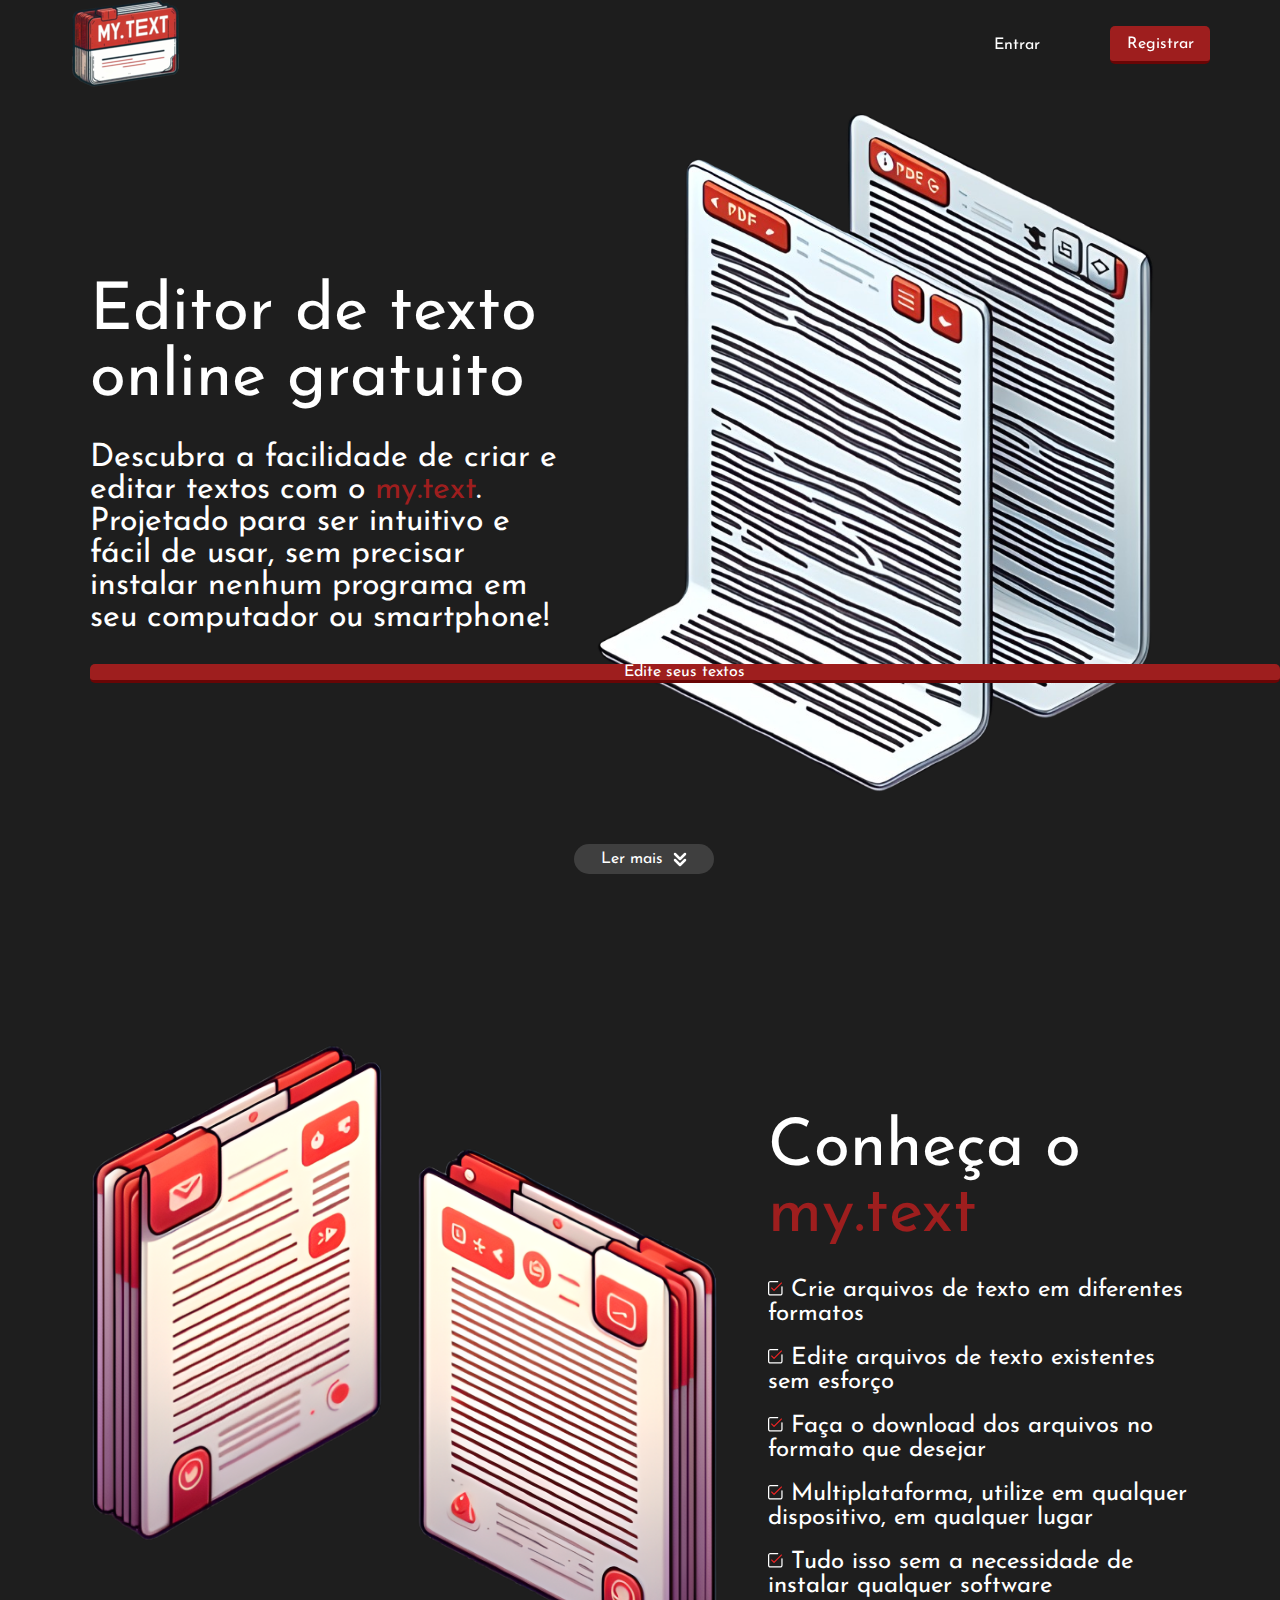
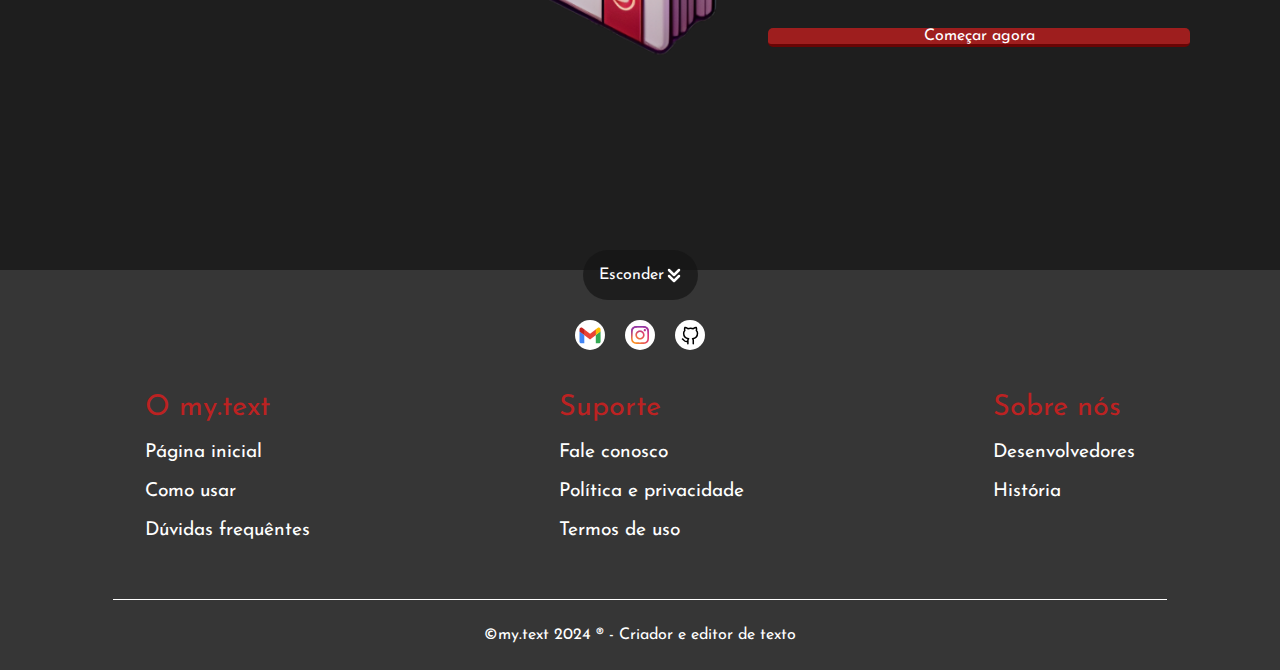
==== index.html @ 2593011f "organizing structure" ====
<!DOCTYPE html>
<html lang="pt-BR">
<head>
    <meta charset="UTF-8">
    <meta name="viewport" content="width=device-width, initial-scale=1.0"> 
    <meta name="description" content="Edite seus textos online com facilidade e rapidez. Nosso editor de texto online oferece recursos avançados de formatação, revisão, compartilhamento e muito mais. Experimente grátis!">
    <meta name="author" content="Tháinno Santana">
    
    <title>my.text | Editor de texto online</title>
    <link rel="stylesheet" href="css/reset.css">
    <link rel="stylesheet" href="css/general.css">
    <link rel="stylesheet" href="css/division/header.css">
    <link rel="stylesheet" href="css/division/section.css">
    <link rel="stylesheet" href="css/division/footer.css">
    <link rel="stylesheet" href="css/home.css">
    <link rel="stylesheet" href="css/components/btn.css">
    <link rel="stylesheet" href="css/components/title.css">
    <link rel="shortcut icon" href="img/favicon-my.text.ico" type="image/x-icon">
</head>
<body>
    <main class="home">
        <header class="header-main">
            <a href="#home-initial" class="logo" title="Logo my.text">
                <img href="#home-description" src="img/logo-my.text.png" alt="my.text">
            </a>
            <nav class="header-nav">
                <a href="###" id="btn-login">Entrar</a>
                <a href="###" id="btn-register" class="btn-default">Registrar</a>
            </nav>
        </header>
        <section class="content-home" id="home-initial">
            <h1 class="main-title home-initial-title" >Editor de texto online gratuito</h1>
            <p class="main-text home-initial-text">Descubra a facilidade de criar e editar textos com o <span lang="en" class="business-name">my.text</span>. Projetado para ser intuitivo e fácil de usar, sem precisar instalar nenhum programa em seu computador ou smartphone!</p>
            <a href="###" class="btn-default">Edite seus textos</a>
            <a id="read-more" href="#home-description">
                Ler mais
                <img src="../images/arrow.svg" alt="Ler mais conteúdo sobre o editor de texto">
            </a>
        </section>
        <section class="content-home" id="home-description">
            <h2 class="main-title">Conheça o <span lang="en" class="business-name">my.text</span></h2>
            <ul id="itens-home-description">
                <li class="item-home-description">
                    <img src="../images/check-marker.svg" alt="">
                    Crie arquivos de texto em diferentes formatos
                </li>
                <li class="item-home-description">
                    <img src="../images/check-marker.svg" alt="">
                    Edite arquivos de texto existentes sem esforço
                </li>
                <li class="item-home-description">
                    <img src="../images/check-marker.svg" alt="">
                    Faça o download dos arquivos no formato que desejar
                </li>
                <li class="item-home-description">
                    <img src="../images/check-marker.svg" alt="">
                    Multiplataforma, utilize em qualquer dispositivo, em qualquer lugar
                </li>
                <li class="item-home-description">
                    <img src="../images/check-marker.svg" alt="">
                    Tudo isso sem a necessidade de instalar qualquer software
                </li>
            </ul>
            <a href="###" class="btn-default">Começar agora</a>
        </section>        
        <footer>
            <a id="hide-footer" href="#home-description">
                Esconder
                <img src="../images/arrow.svg" alt="Esconder rodapé">
            </a>
            <div class="social-media">
                <a href="" class="icon-social-media">
                    <img src="../images/icon-gmail.svg" alt="" class="img-icon-social-media" title="E-mail do my.text">
                </a>
                <a href="" class="icon-social-media">
                    <img src="../images/icon-instagram.svg" alt="" class="img-icon-social-media" title="Instagram do my.text">
                </a>
                <a href="" class="icon-social-media">
                    <img src="../images/icon-github.svg" alt="" class="img-icon-social-media" title="Github do my.text">
                </a>
            </div>
            <div class="content-footer">
                <div class="coluns-itens-footer">
                    <h2 class="tittle-itens-footer">O my.text</h2>
                    <ul class="list-itens-footer">
                        <li class="item-footer">
                            <a class="link-item-footer" href="">Página inicial</a>
                        </li>
                        <li class="item-footer">
                            <a class="link-item-footer" href="">Como usar</a>
                        </li>
                        <li class="item-footer">
                            <a class="link-item-footer" href="">Dúvidas frequêntes</a>
                        </li>
                    </ul>
                </div>
                <div class="coluns-itens-footer">
                    <h2 class="tittle-itens-footer">Suporte</h2>
                    <ul class="list-itens-footer">
                        <li class="item-footer">
                           <a class="link-item-footer" href="">Fale conosco</a>
                        </li>
                        <li class="item-footer">
                           <a class="link-item-footer" href="">Política e privacidade</a>
                        </li>
                        <li class="item-footer">
                           <a class="link-item-footer" href="">Termos de uso</a>
                        </li>
                    </ul>
                </div>
                <div class="coluns-itens-footer">
                    <h2 class="tittle-itens-footer">Sobre nós</h2>
                    <ul class="list-itens-footer">
                        <li class="item-footer">
                           <a class="link-item-footer" href="">Desenvolvedores</a>
                        </li>
                        <li class="item-footer">
                           <a class="link-item-footer" href="">História</a>
                        </li>
                    </ul>
                </div>
            </div>
            <div class="content-bussines">
                <span>©my.text 2024 ® - Criador e editor de texto</span>
            </div>    
        </footer>
    </main>
</body>
</html>
---- css/general.css ----
@import url('https://fonts.googleapis.com/css2?family=Josefin+Sans:ital,wght@0,700;1,500&display=swap');

body{
    font-family: 'Josefin Sans', sans-serif;   
    background-color: #1e1e1e;    
    color: #fff;
    overflow-x: hidden;
}

::selection{
    background-color: #fff;
    color: #9e1e1e;
}

.business-name::selection{
    background-color: #9e1e1e;;
    color: #fff;
}

img::selection{
    background-color: #fff;
    color: #9e1e1e;
}

a{
    color: #fff;
    text-decoration: none;
}
---- css/division/header.css ----
.header-main{
    display: flex;
    align-items: center;
    justify-content: space-between;
    position: fixed;
    box-sizing: border-box;
    height: 90px;
    width: 100vw;    
    padding: 0 70px;
    background-color: #1e1e1ec6;
}

.header-nav{
    display: flex;
    align-items: center;
    gap: 70px;
}

.item-header-nav{    
    padding: 10px;
}

#btn-login:hover{
    transform: scale3d(1.1, 1.1, 1);
}

#btn-register {
    height: 35px;
    width: 100px;
}
---- css/home.css ----
.content-home {
    display: flex;
    flex-direction: column;
    box-sizing: border-box;
    justify-content: center;    
    width: 100vw;
    height: 100vh;    
    padding: 7vh 0 0 7vw;    
    gap: 30px;
    background-repeat: no-repeat;
    background-position: center;
    background-size: 90%;
}

#home-initial{    
    background-image: url(../images/img-home-initial.png);
}

.home-initial-title, .home-initial-text, .btn-edit-home{
    width: 40%;
}

.main-text{
    font-size: 2rem;
}

.business-name {
    color: #9e1e1e;
}


#read-more {
    display: flex;
    align-items: center;
    justify-content: center;
    gap: 10px;
    width: 140px;
    height: 30px;
    border-radius: 17px;
    background-color: #3f3f3f;
    animation: jumpBtnReadMore 1s infinite;
    
    position: absolute;
    bottom: 0;
    margin: 0 37.88% 2vw;
}

#read-more:hover{    
    background-color: #141414;
}

@keyframes jumpBtnReadMore {
    20%{
        transform: translateY(-4px);
    }
    50%{
        transform: translateY(0)
    }
    90%{
        transform: translateY(-4px);
    }
    100%{
        transform: translateY(0)
    }
}

#home-description{
    background-image: url(../images/img-home-description.png);
    padding-left: 60%;
    padding-right: 7%;
}

#itens-home-description{
    display: flex;
    flex-direction: column;
    gap: 20px;
}

.item-home-description{
    font-size: 1.5rem;
}

footer{
    height: 400px;
    display: flex;
    flex-direction: column;
    justify-content: space-between;
    align-items: center;
    padding: 0 20px;
    background-color: #363636;
    margin-top: 70px;
}

#hide-footer{
    width: 115px;
    height: 50px;
    border-radius: 50px;     
    background-color: #141414b0;
    display: flex;
    align-items: center;
    justify-content: center;
    gap: 3px;
    animation: jumpBtnHideFooter 1s infinite;

    position: absolute;
    margin-top: -20px;
}

#hide-footer:hover{
    background-color: #3f3f3f;
}

@keyframes jumpBtnHideFooter {
    20%{
        transform: translateY(-4px);
    }
    50%{
        transform: translateY(0)
    }
    90%{
        transform: translateY(-4px);
    }
    100%{
        transform: translateY(0)
    }
}

.social-media{
    width: 10%;
    display: flex;
    justify-content: center;
    align-items: center;
    gap: 20px;
    margin-top: 50px;
}

.icon-social-media:hover{    
    animation: expandIconSocialMedia 0.1s forwards;
}

@keyframes expandIconSocialMedia {
    0%{
        transform: scale(100%);
    }
    100%{
        transform: scale(130%);
    }
}

.content-footer {
    display: flex;
    flex-direction: row;
    justify-content: space-around;
    margin: 40px 30px 30px 30px;    
    width: 100%;
    height: 100%;
}

.coluns-itens-footer {
    display: flex;
    flex-direction: column;
}

.tittle-itens-footer{
    color: #bc2222;
    margin-bottom: 10px;
    font-size: 1.8rem;
}

.list-itens-footer{
    display: flex;
    flex-direction: column;
    gap: 10px;
}

.item-footer{
    margin-top: 10px;
}

.link-item-footer{
    font-size: 1.2rem;
    color: #fff;
}

.link-item-footer:hover{
    color: #9e1e1e;
}

.content-bussines{
    display: flex;
    justify-content: center;
    align-items: center;
    width: 85%;
    height: 40%;
    border-top: 1px solid #fff;
}
---- css/components/btn.css ----
.btn-default{
    display: flex;
    align-items: center;
    justify-content: center;
    background-color: #9e1e1e;
    border-bottom: 3px solid #690505; 
    border-radius: 5px;
}

.btn-default:hover{    
    background-color: #bc2222;
}

.btn-default:active{    
    margin-top: 2px;
    border-bottom: 1px solid #690505; 
}
---- css/components/title.css ----
.main-title{
    font-size: 4.1rem;
}
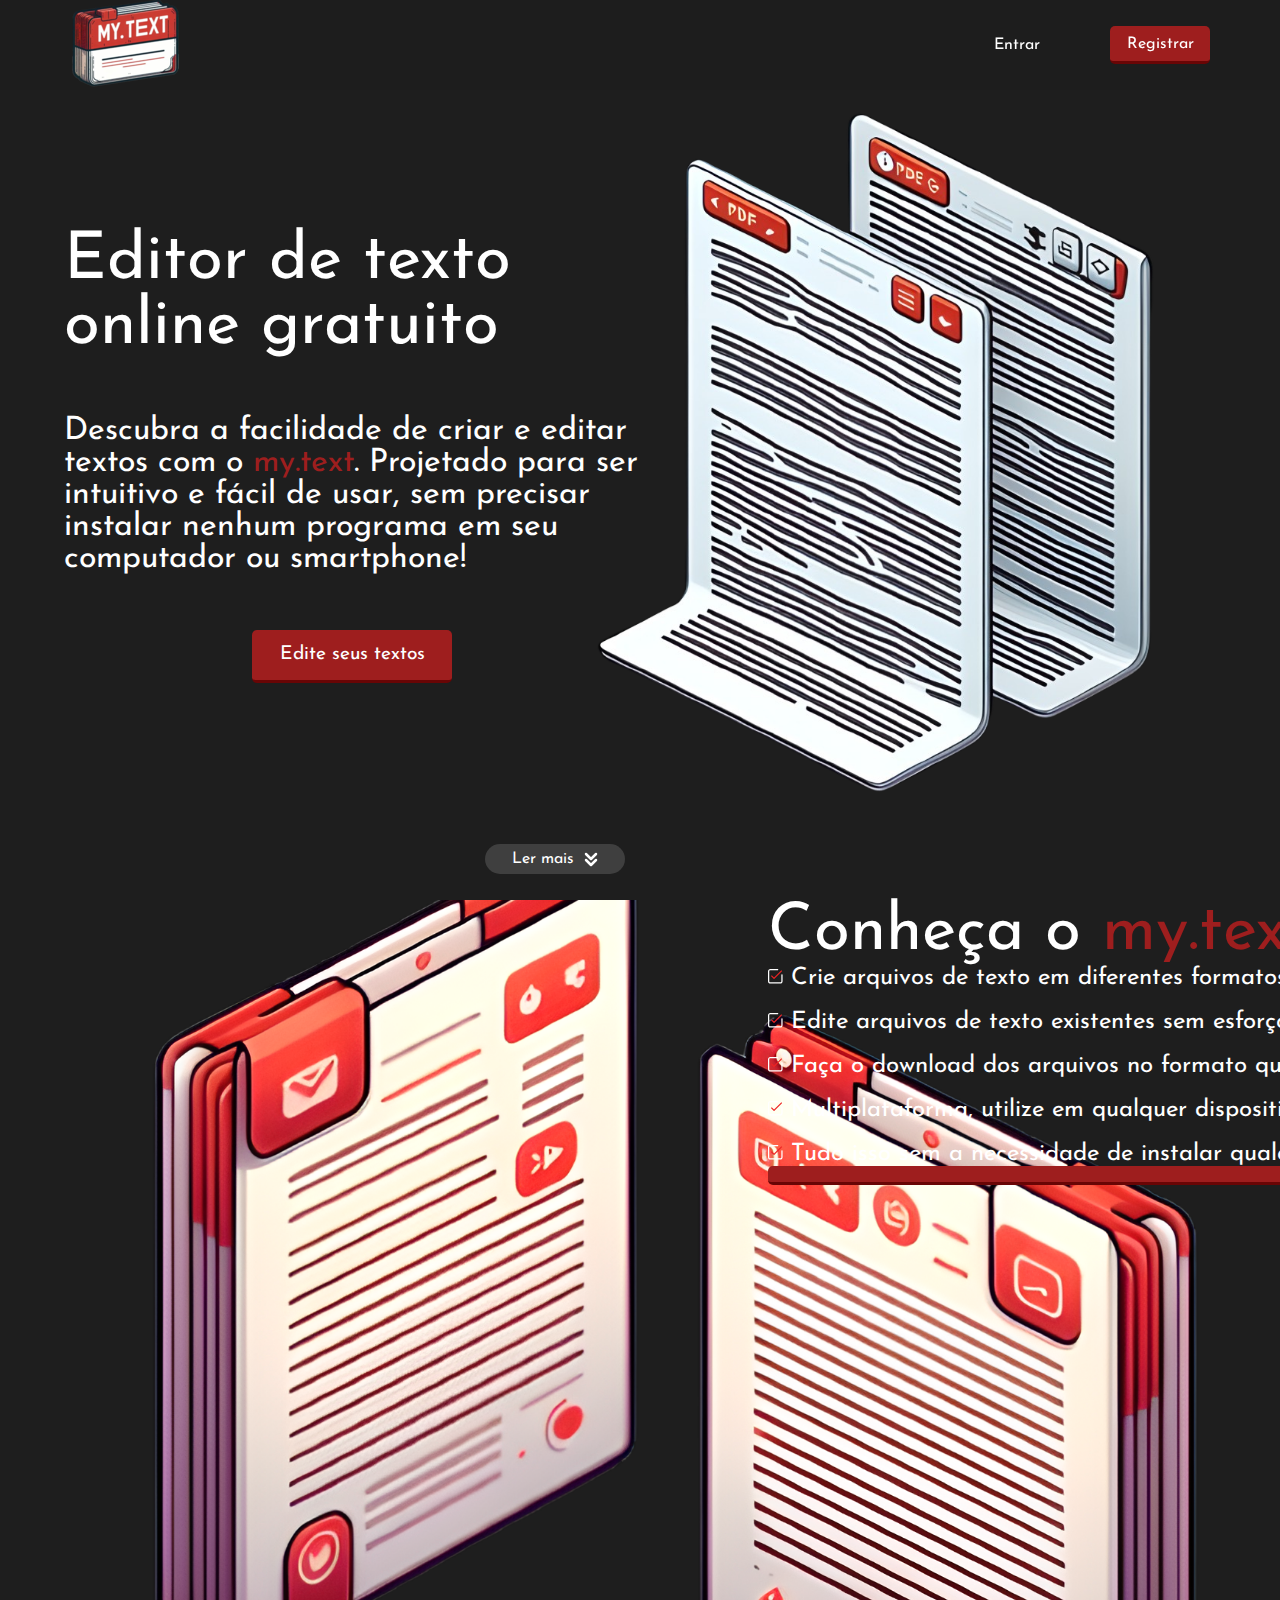
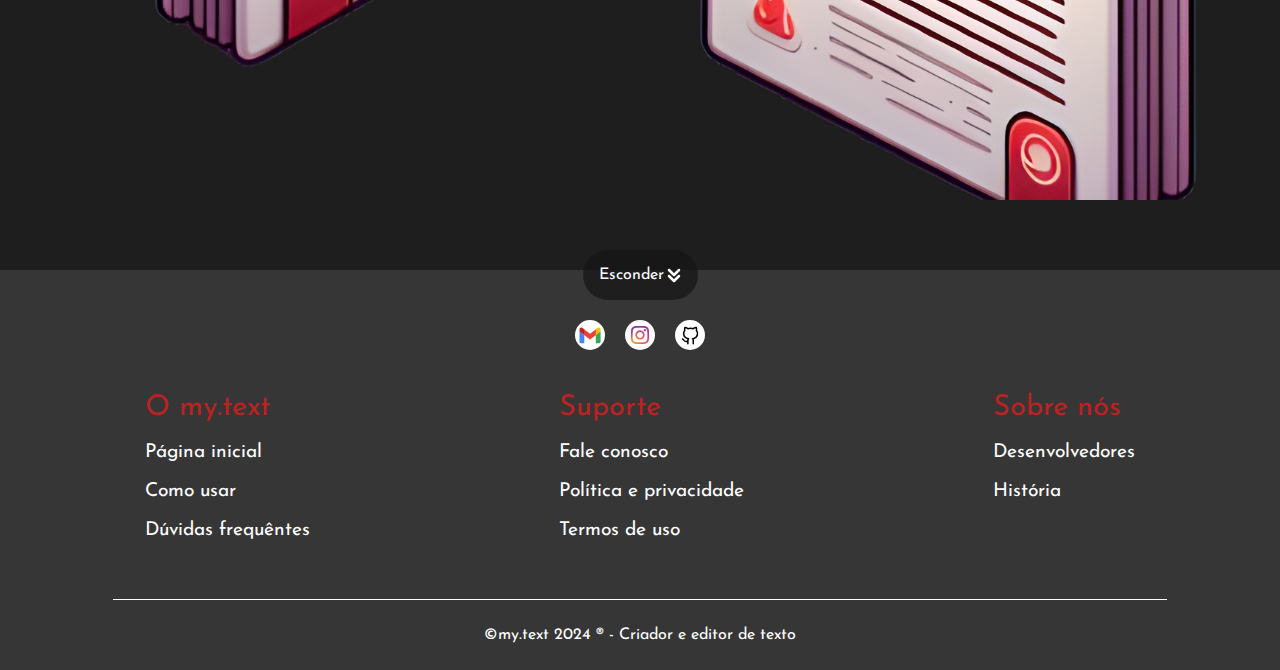
==== commit 4d22c2b3: "added display grid in home page - initial content" ====
--- a/index.html
+++ b/index.html
@@ -28,16 +28,16 @@
                 <a href="###" id="btn-register" class="btn-default">Registrar</a>
             </nav>
         </header>
-        <section class="content-home" id="home-initial">
+        <section id="home-initial">
             <h1 class="main-title home-initial-title" >Editor de texto online gratuito</h1>
             <p class="main-text home-initial-text">Descubra a facilidade de criar e editar textos com o <span lang="en" class="business-name">my.text</span>. Projetado para ser intuitivo e fácil de usar, sem precisar instalar nenhum programa em seu computador ou smartphone!</p>
-            <a href="###" class="btn-default">Edite seus textos</a>
+            <a href="###" class="btn-default btn-redirect-editor">Edite seus textos</a>
             <a id="read-more" href="#home-description">
                 Ler mais
                 <img src="../images/arrow.svg" alt="Ler mais conteúdo sobre o editor de texto">
             </a>
         </section>
-        <section class="content-home" id="home-description">
+        <section id="home-description">
             <h2 class="main-title">Conheça o <span lang="en" class="business-name">my.text</span></h2>
             <ul id="itens-home-description">
                 <li class="item-home-description">
--- a/css/division/section.css
+++ b/css/division/section.css
@@ -0,0 +1,7 @@
+section{     
+    width: 100vw;
+    height: 100vh; 
+    background-repeat: no-repeat;
+    background-position: center;
+    background-size: 90%;   
+}--- a/css/home.css
+++ b/css/home.css
@@ -1,34 +1,35 @@
-
-.content-home {
-    display: flex;
-    flex-direction: column;
-    box-sizing: border-box;
-    justify-content: center;    
-    width: 100vw;
-    height: 100vh;    
-    padding: 7vh 0 0 7vw;    
-    gap: 30px;
-    background-repeat: no-repeat;
-    background-position: center;
-    background-size: 90%;
+#home-initial{    
+    background-image: url(../img/img-home-initial.png);
+    display: grid;
+    justify-content: center;
+    grid-template-columns: repeat(2, 45vw);
+    grid-template-rows: 90px 30vh 30vh auto;
 }
 
-#home-initial{    
-    background-image: url(../images/img-home-initial.png);
-}
-
-.home-initial-title, .home-initial-text, .btn-edit-home{
-    width: 40%;
+.main-title {
+    grid-row: 2;
+    align-self: end;
 }
 
 .main-text{
     font-size: 2rem;
+    grid-column: 1;    
+    grid-row: 3;
+    align-self: center;
 }
 
 .business-name {
     color: #9e1e1e;
 }
 
+.btn-redirect-editor{
+    font-size: 1.2rem;
+    width: 200px;
+    height: 50px;
+    justify-self: center;
+    grid-column: 1;
+    grid-row: 4;
+}
 
 #read-more {
     display: flex;
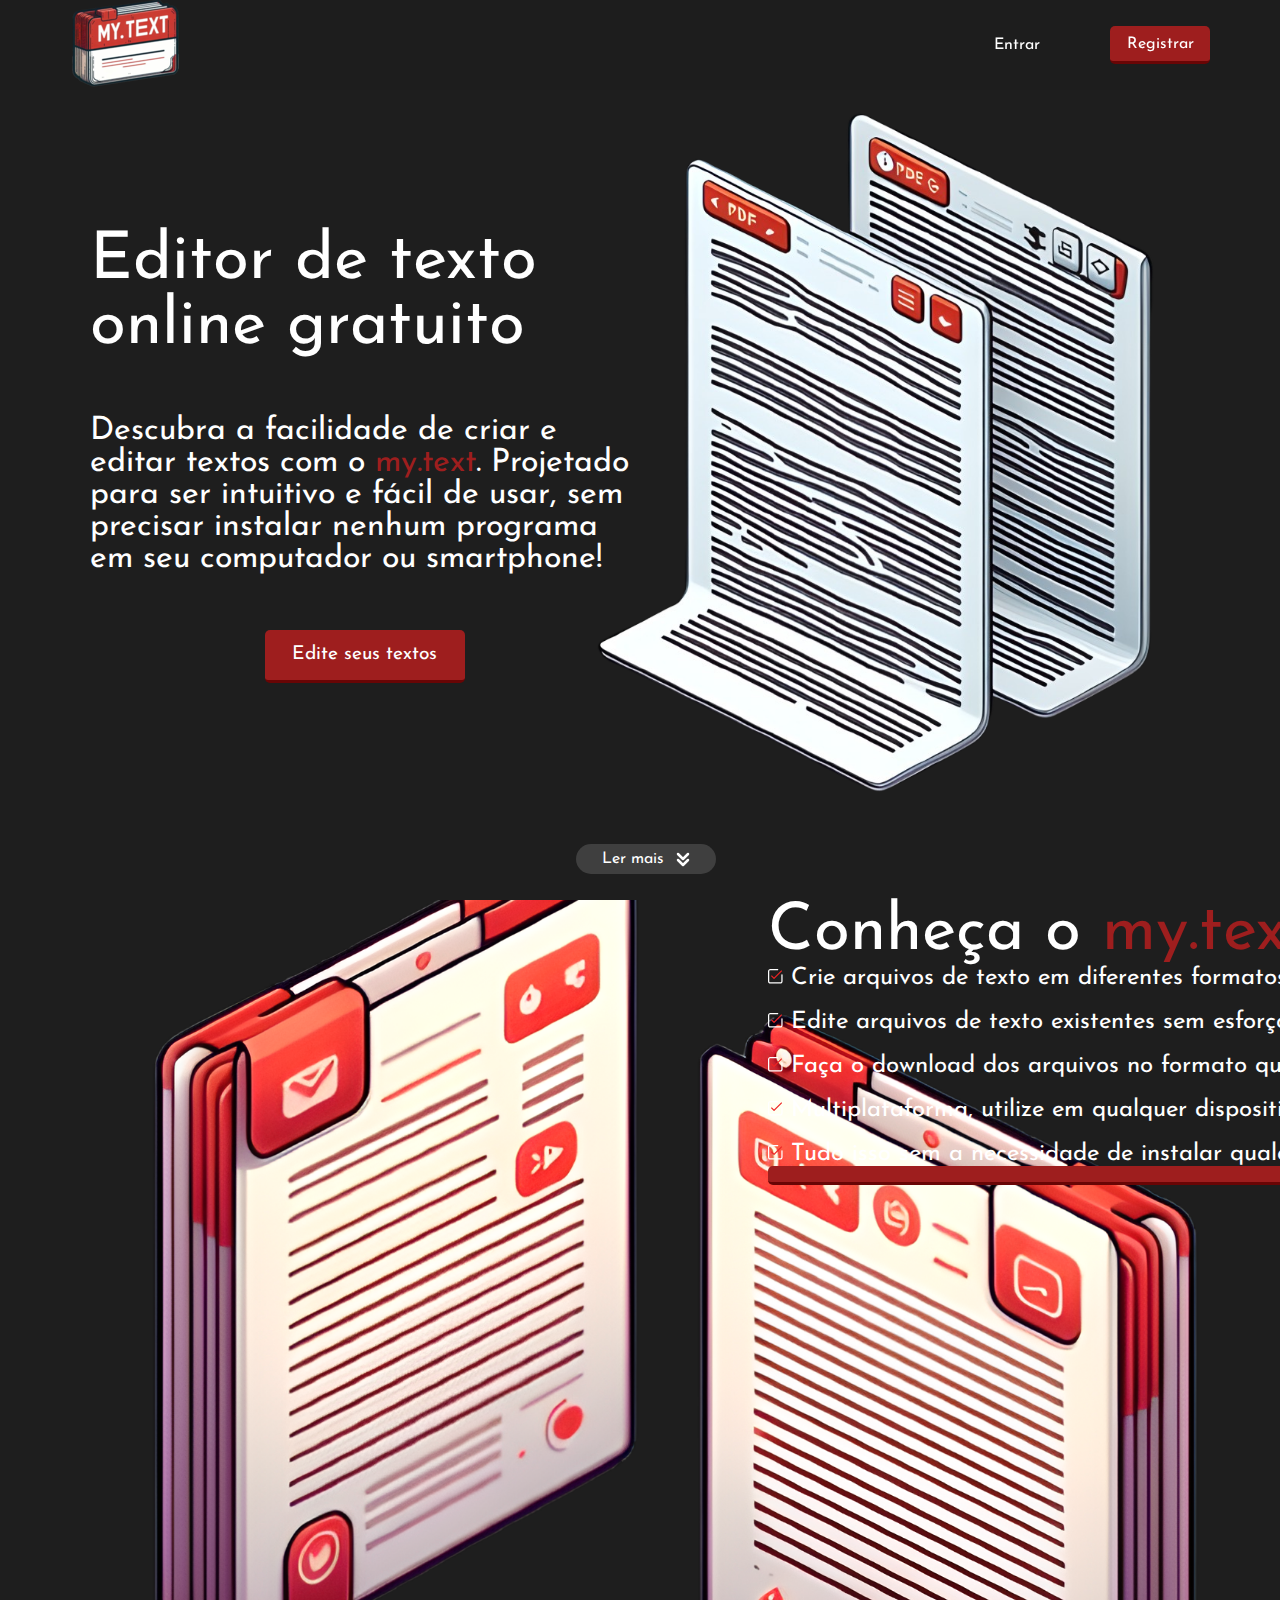
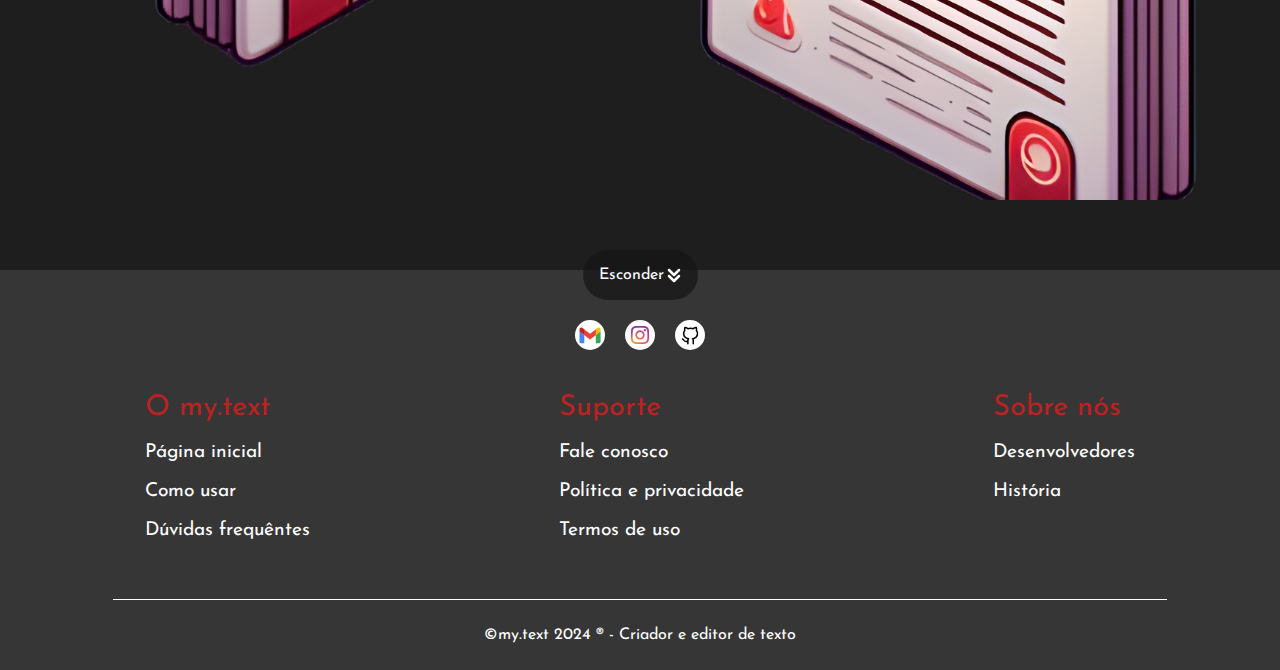
==== commit dd8b37ee: "finished section - home initial" ====
--- a/index.html
+++ b/index.html
@@ -34,7 +34,7 @@
             <a href="###" class="btn-default btn-redirect-editor">Edite seus textos</a>
             <a id="read-more" href="#home-description">
                 Ler mais
-                <img src="../images/arrow.svg" alt="Ler mais conteúdo sobre o editor de texto">
+                <img src="img/arrow.svg" alt="Ler mais conteúdo sobre o editor de texto">
             </a>
         </section>
         <section id="home-description">
--- a/css/home.css
+++ b/css/home.css
@@ -2,19 +2,18 @@
     background-image: url(../img/img-home-initial.png);
     display: grid;
     justify-content: center;
-    grid-template-columns: repeat(2, 45vw);
+    grid-template-columns: repeat(2, 43vw);
     grid-template-rows: 90px 30vh 30vh auto;
 }
 
 .main-title {
-    grid-row: 2;
+    grid-area: 2/1;
     align-self: end;
 }
 
 .main-text{
     font-size: 2rem;
-    grid-column: 1;    
-    grid-row: 3;
+    grid-area: 3/1;
     align-self: center;
 }
 
@@ -27,24 +26,22 @@
     width: 200px;
     height: 50px;
     justify-self: center;
-    grid-column: 1;
-    grid-row: 4;
+    grid-area: 4/1;
 }
 
 #read-more {
     display: flex;
     align-items: center;
-    justify-content: center;
-    gap: 10px;
+    justify-content: center;  
+    position: absolute;
     width: 140px;
     height: 30px;
+    bottom: 0;
+    margin: 0 45vw 2vw;
+    gap: 12px;
     border-radius: 17px;
     background-color: #3f3f3f;
     animation: jumpBtnReadMore 1s infinite;
-    
-    position: absolute;
-    bottom: 0;
-    margin: 0 37.88% 2vw;
 }
 
 #read-more:hover{    
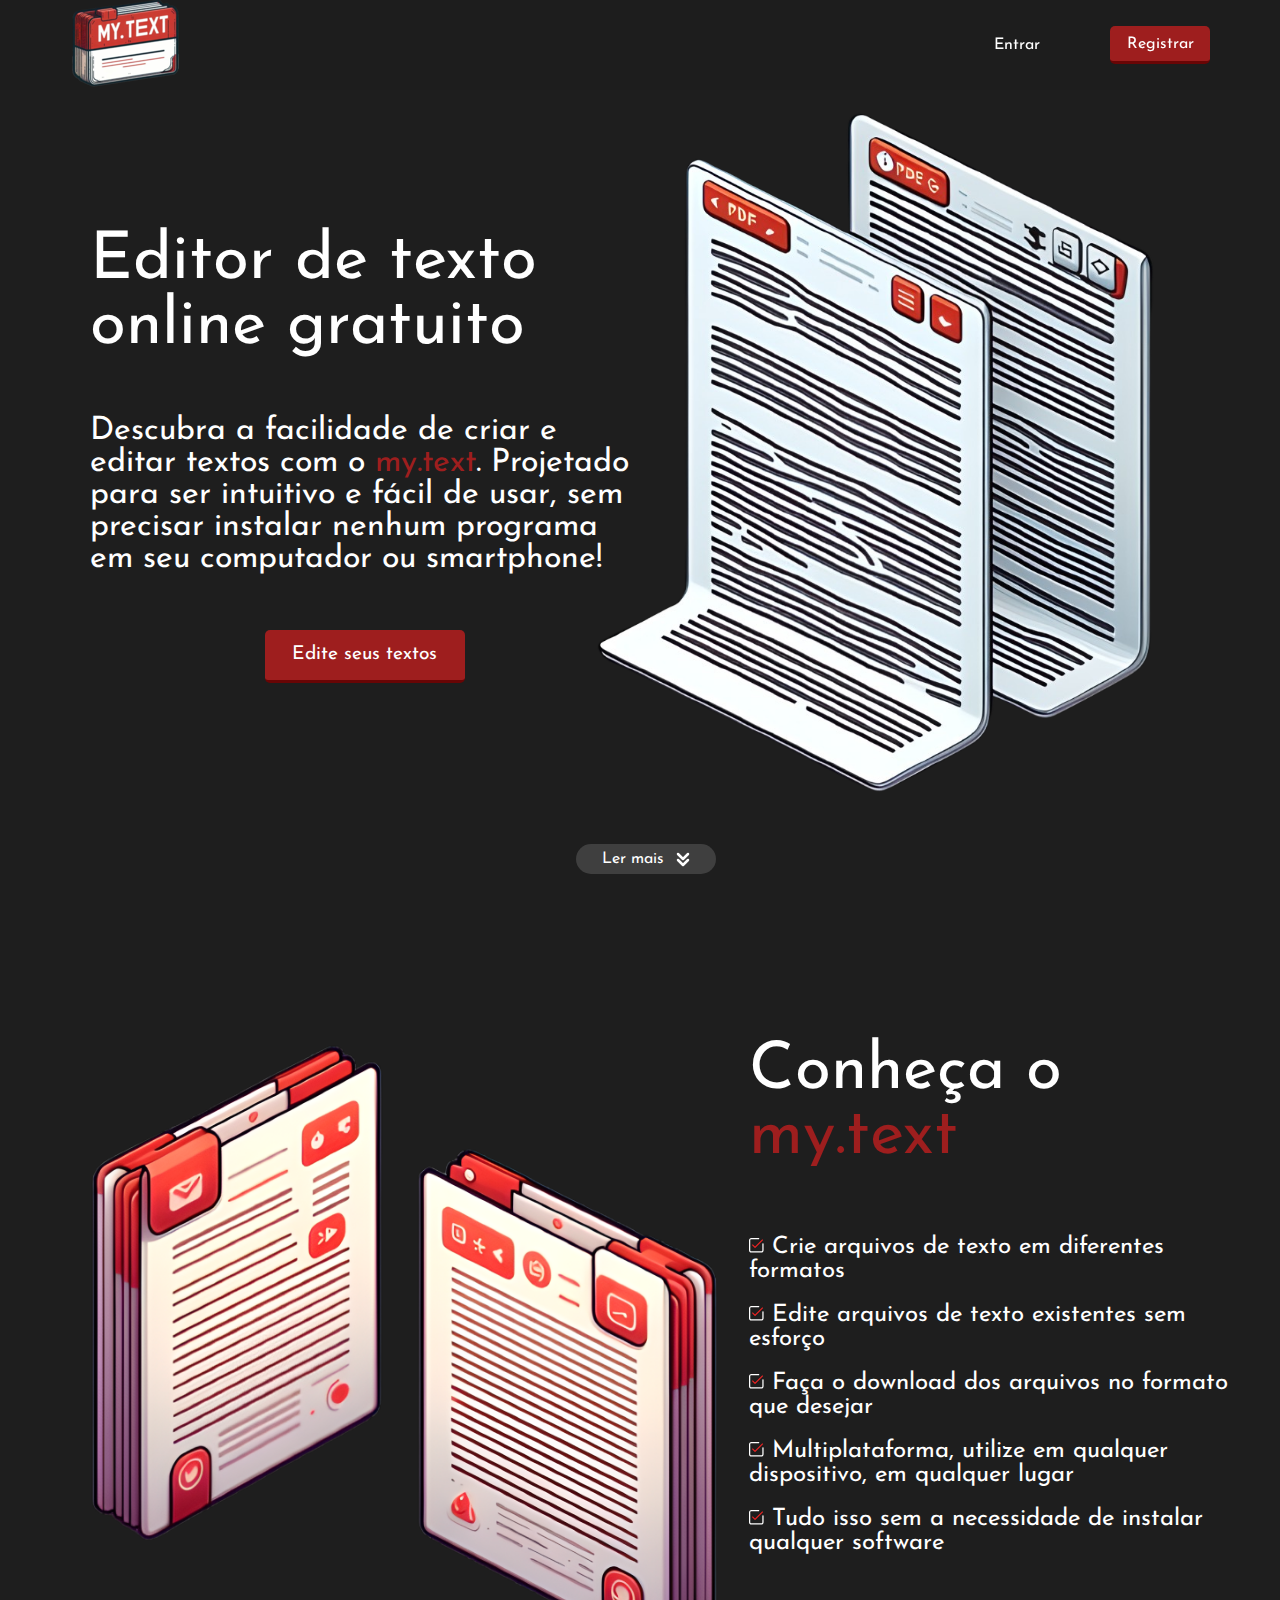
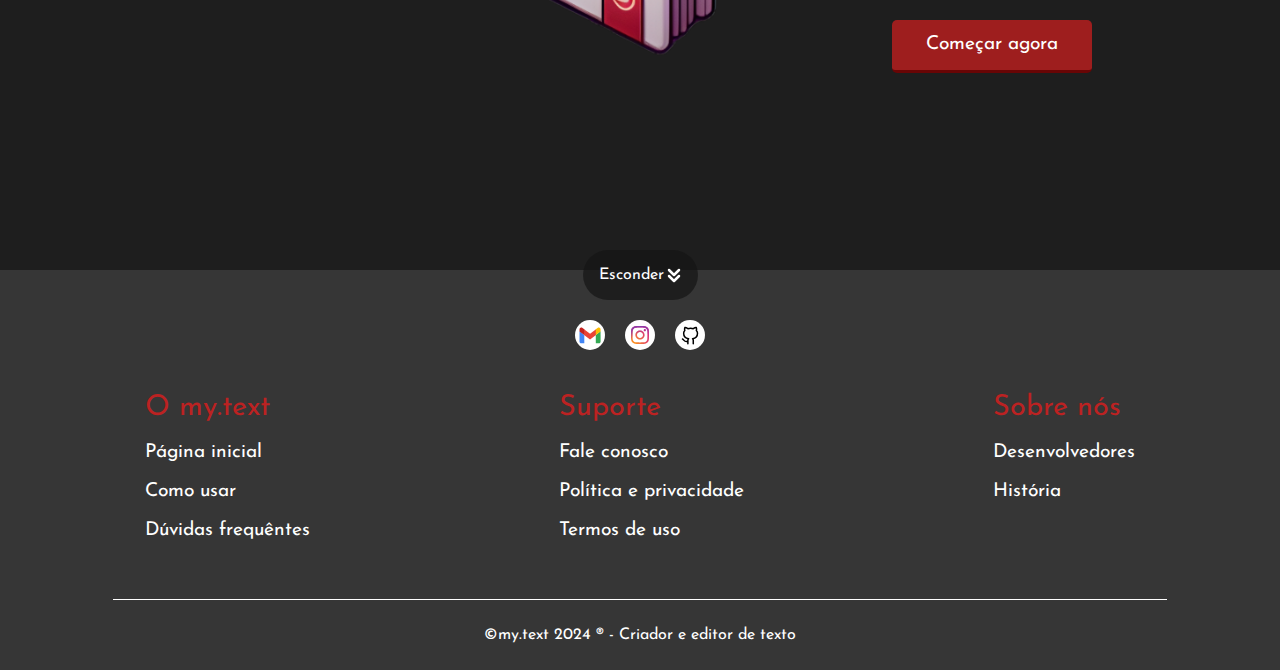
==== commit 3c4d0058: "finishing section - home description" ====
--- a/index.html
+++ b/index.html
@@ -29,44 +29,44 @@
             </nav>
         </header>
         <section id="home-initial">
-            <h1 class="main-title home-initial-title" >Editor de texto online gratuito</h1>
-            <p class="main-text home-initial-text">Descubra a facilidade de criar e editar textos com o <span lang="en" class="business-name">my.text</span>. Projetado para ser intuitivo e fácil de usar, sem precisar instalar nenhum programa em seu computador ou smartphone!</p>
-            <a href="###" class="btn-default btn-redirect-editor">Edite seus textos</a>
+            <h1 class="main-title" id="home-initial-title" >Editor de texto online gratuito</h1>
+            <p class="main-text" id="home-initial-text">Descubra a facilidade de criar e editar textos com o <span lang="en" class="business-name">my.text</span>. Projetado para ser intuitivo e fácil de usar, sem precisar instalar nenhum programa em seu computador ou smartphone!</p>
+            <a href="###" class="btn-default" id="btn-editor-home-initial">Edite seus textos</a>
             <a id="read-more" href="#home-description">
                 Ler mais
                 <img src="img/arrow.svg" alt="Ler mais conteúdo sobre o editor de texto">
             </a>
         </section>
         <section id="home-description">
-            <h2 class="main-title">Conheça o <span lang="en" class="business-name">my.text</span></h2>
+            <h2 class="main-title" id="home-description-title">Conheça o <span lang="en" class="business-name">my.text</span></h2>
             <ul id="itens-home-description">
                 <li class="item-home-description">
-                    <img src="../images/check-marker.svg" alt="">
+                    <img src="img/check-marker.svg" alt="">
                     Crie arquivos de texto em diferentes formatos
                 </li>
                 <li class="item-home-description">
-                    <img src="../images/check-marker.svg" alt="">
+                    <img src="img/check-marker.svg" alt="">
                     Edite arquivos de texto existentes sem esforço
                 </li>
                 <li class="item-home-description">
-                    <img src="../images/check-marker.svg" alt="">
+                    <img src="img/check-marker.svg" alt="">
                     Faça o download dos arquivos no formato que desejar
                 </li>
                 <li class="item-home-description">
-                    <img src="../images/check-marker.svg" alt="">
+                    <img src="img/check-marker.svg" alt="">
                     Multiplataforma, utilize em qualquer dispositivo, em qualquer lugar
                 </li>
                 <li class="item-home-description">
-                    <img src="../images/check-marker.svg" alt="">
+                    <img src="img/check-marker.svg" alt="">
                     Tudo isso sem a necessidade de instalar qualquer software
                 </li>
             </ul>
-            <a href="###" class="btn-default">Começar agora</a>
+            <a href="###" class="btn-default" id="btn-editor-home-description">Começar agora</a>
         </section>        
         <footer>
             <a id="hide-footer" href="#home-description">
                 Esconder
-                <img src="../images/arrow.svg" alt="Esconder rodapé">
+                <img src="img/arrow.svg" alt="Esconder rodapé">
             </a>
             <div class="social-media">
                 <a href="" class="icon-social-media">
--- a/css/home.css
+++ b/css/home.css
@@ -2,16 +2,15 @@
     background-image: url(../img/img-home-initial.png);
     display: grid;
     justify-content: center;
-    grid-template-columns: repeat(2, 43vw);
-    grid-template-rows: 90px 30vh 30vh auto;
-}
-
-.main-title {
+    grid-template: 90px 30vh 30vh auto/repeat(2, 43vw)
+}
+
+#home-initial-title {
     grid-area: 2/1;
     align-self: end;
 }
 
-.main-text{
+#home-initial-text{
     font-size: 2rem;
     grid-area: 3/1;
     align-self: center;
@@ -21,7 +20,7 @@
     color: #9e1e1e;
 }
 
-.btn-redirect-editor{
+#btn-editor-home-initial{
     font-size: 1.2rem;
     width: 200px;
     height: 50px;
@@ -64,19 +63,35 @@
 }
 
 #home-description{
-    background-image: url(../images/img-home-description.png);
-    padding-left: 60%;
-    padding-right: 7%;
+    background-image: url(../img/img-home-description.png);
+    display: grid;
+    justify-content: center;
+    grid-template: 90px 20vh auto 20vh/ 55vw 38vw;
+}
+
+#home-description-title{
+    align-self: end;
+    grid-area: 2/2;
 }
 
 #itens-home-description{
     display: flex;
     flex-direction: column;
+    align-self: center;
+    grid-area: 3/2;
     gap: 20px;
 }
 
 .item-home-description{
     font-size: 1.5rem;
+}
+
+#btn-editor-home-description{
+    font-size: 1.2rem;
+    width: 200px;
+    height: 50px;
+    justify-self: center;
+    grid-area: 4/2;
 }
 
 footer{
